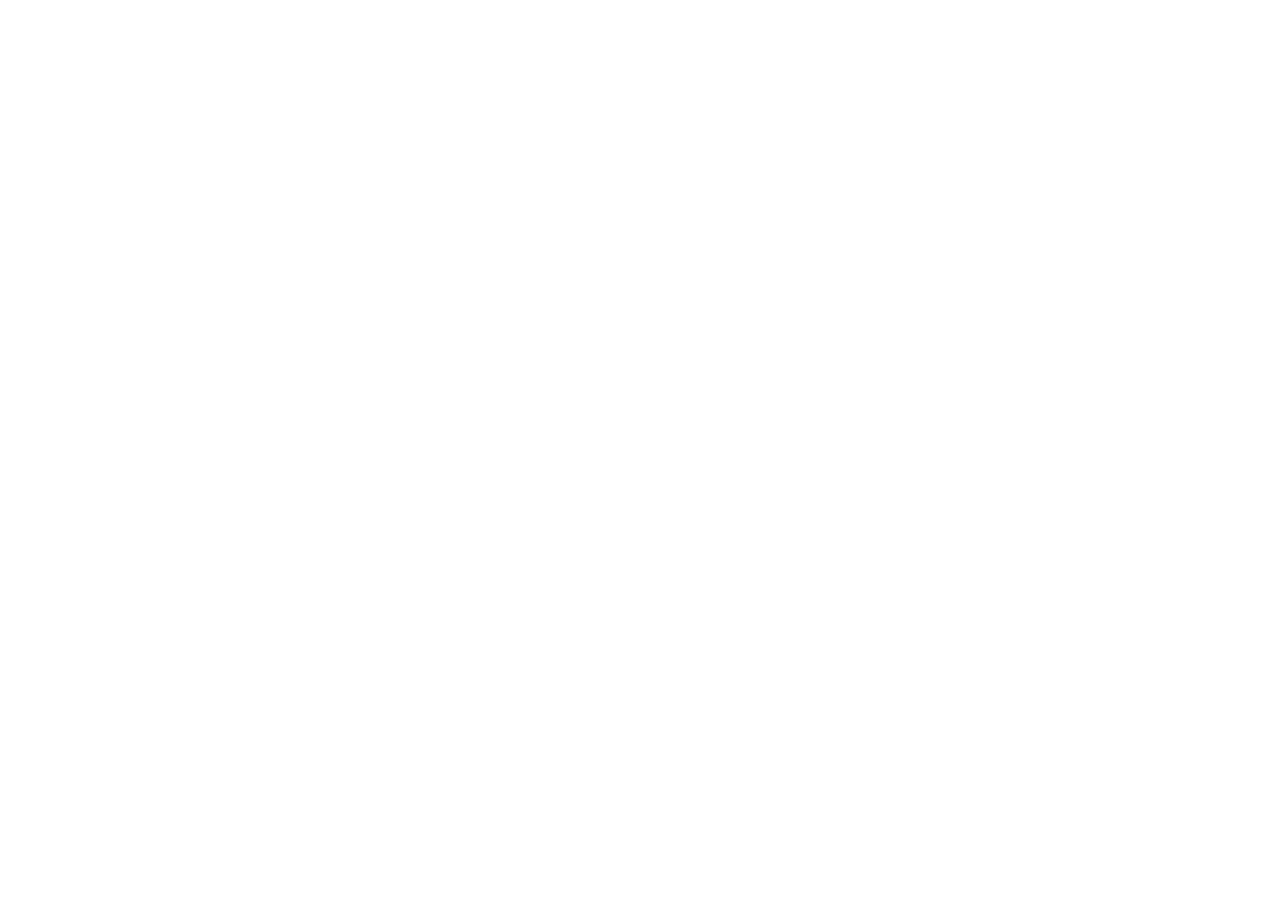
==== index.html @ 43c91016 "Add files via upload" ====
<!DOCTYPE html>
<html lang="en">
  <head>
    <meta charset="UTF-8" />
    <meta http-equiv="X-UA-Compatible" content="IE=edge" />
    <meta name="viewport" content="width=device-width, initial-scale=1.0" />
    <link rel="stylesheet" href="/css/style.css" />
    <link rel="stylesheet" href="/css/header.css" />
    <link rel="stylesheet" href="/css/footer.css" />
    <link rel="stylesheet" href="/bootstrap/dist/css/bootstrap.css" />
    <link rel="preconnect" href="https://fonts.googleapis.com" />
    <link rel="preconnect" href="https://fonts.gstatic.com" crossorigin />
    <link
      href="https://fonts.googleapis.com/css2?family=Raleway:wght@200&display=swap"
      rel="stylesheet"
    />
    <link rel="preconnect" href="https://fonts.googleapis.com" />
    <link rel="preconnect" href="https://fonts.gstatic.com" crossorigin />
    <link
      href="https://fonts.googleapis.com/css2?family=Raleway:wght@300&display=swap"
      rel="stylesheet"
    />
    <script src="/bootstrap/dist/js/bootstrap.bundle.js"></script>
    <title>SITE</title>
  </head>
  <body>
    <main>
      <header class="header">

        <!-- <nav class="navbar navbar-expand-lg bg-dark">
          <div class="container-fluid ">
            <a class="navbar-brand" href="#">
              <img src="/images/group.svg" alt=""
            /></a>
            <button
              class="navbar-toggler"
              type="button"
              data-bs-toggle="collapse"
              data-bs-target="#navbarNav"
              aria-controls="navbarNav"
              aria-expanded="false"
              aria-label="Переключатель навигации"
            >
              <span class="navbar-toggler-icon"></span>
            </button>
            <div class="collapse navbar-collapse" id="navbarNav">
              <ul class="navbar-nav">
                <li class="nav-item">
                  <a class="nav-link active" aria-current="page" href="#"
                    >NEW</a
                  >
                </li>
                <li class="nav-item">
                  <a class="nav-link active" href="#">КАТАЛОГ</a>
                </li>
                <li class="nav-item">
                  <a class="nav-link active" href="#">О НАС</a>
                </li>
                <li class="nav-item">
                  <a class="nav-link active" href="#">
                    <img src="/images/YANKI.svg" alt=""
                  /></a>
                </li>
                <li class="nav-item">
                  <a class="nav-link active" href="#"
                    >RU <img src="/images/Frame.svg" alt=""
                  /></a>
                </li>
                <li class="nav-item">
                  <a class="nav-link active" href="#"
                    >UAH <img src="/images/Frame.svg" alt=""
                  /></a>
                </li>
                <li class="nav-item">
                  <a class="nav-link active" href="#">
                    <img src="/images/search.svg" alt=""
                  /></a>
                </li>
                <li class="nav-item">
                  <a class="nav-link active" href="#"
                    ><img src="/images/profile.svg" alt=""
                  /></a>
                </li>
                <li class="nav-item">
                  <a class="nav-link active" href="#"
                    ><img src="/images/favorite.svg" alt=""
                  /></a>
                </li>
                <li class="nav-item">
                  <a class="nav-link active" href="#"
                    ><img src="/images/cart.svg" alt=""
                  /></a>
                </li>
              </ul>
            </div>
          </div>
        </nav> -->

        <!-- <div class="header__container">
          <div class="group">
            <a href=""> <img src="/images/group.svg" alt="" /> </a>
          </div>

          <div class="header__left">
            <a href="">NEW</a>
            <a href="">КАТАЛОГ</a>
            <a href="">О НАС</a>
          </div>

          <div class="header__logo">
            <img src="/images/YANKI.svg" alt="" />
          </div>

          <div class="header__right">
            <div class="header__navmenu">
              <a href=""
                >RU
                <img src="/images/Frame.svg" alt="" />
              </a>

              <a href=""
                >UAH
                <img src="/images/Frame.svg" alt="" />
              </a>

              <div class="header__images">
                <div class="img1">
                  <a href=""> <img src="/images/search.svg" alt="" /> </a>
                </div>

                <div class="img2">
                  <a href=""> <img src="/images/profile.svg" alt="" /> </a>
                </div>

                <div class="img3">
                  <a href=""> <img src="/images/favorite.svg" alt="" /> </a>
                </div>

                <div class="img4">
                  <a href=""> <img src="/images/cart.svg" alt="" /> </a>
                </div>
              </div>
            </div>
          </div>
        </div> -->
      </header>
    </main>
  </body>
</html>
---- css/style.css ----
a {
  text-decoration: none;
  color: white;
}

body {
  display: flex;
  justify-content: center;

}
---- css/header.css ----
.header {
  background-color: black;
  font-family: "Raleway", sans-serif;
  width: 1920px;
}

.header__left {
  display: flex;
  gap: 40px;
}

.header__container {
  display: flex;
  column-gap: 5px;
  align-items: center;
  justify-content: space-evenly;
  margin-top: 15px;
}

.header__right {
  display: flex;
  gap: 40px;
}

.header__navmenu {
  display: flex;
  gap: 40px;
}

.img1 {
  width: 25px;
  height: 25px;
}

.img2 {
  width: 25px;
  height: 25px;
}

.img3 {
  width: 25px;
  height: 25px;
}

.img4 {
  width: 25px;
  height: 25px;
}

.header__images {
  display: flex;
  gap: 30px;
  margin-left: 100px;
}

ul {
  gap: 50px;
}
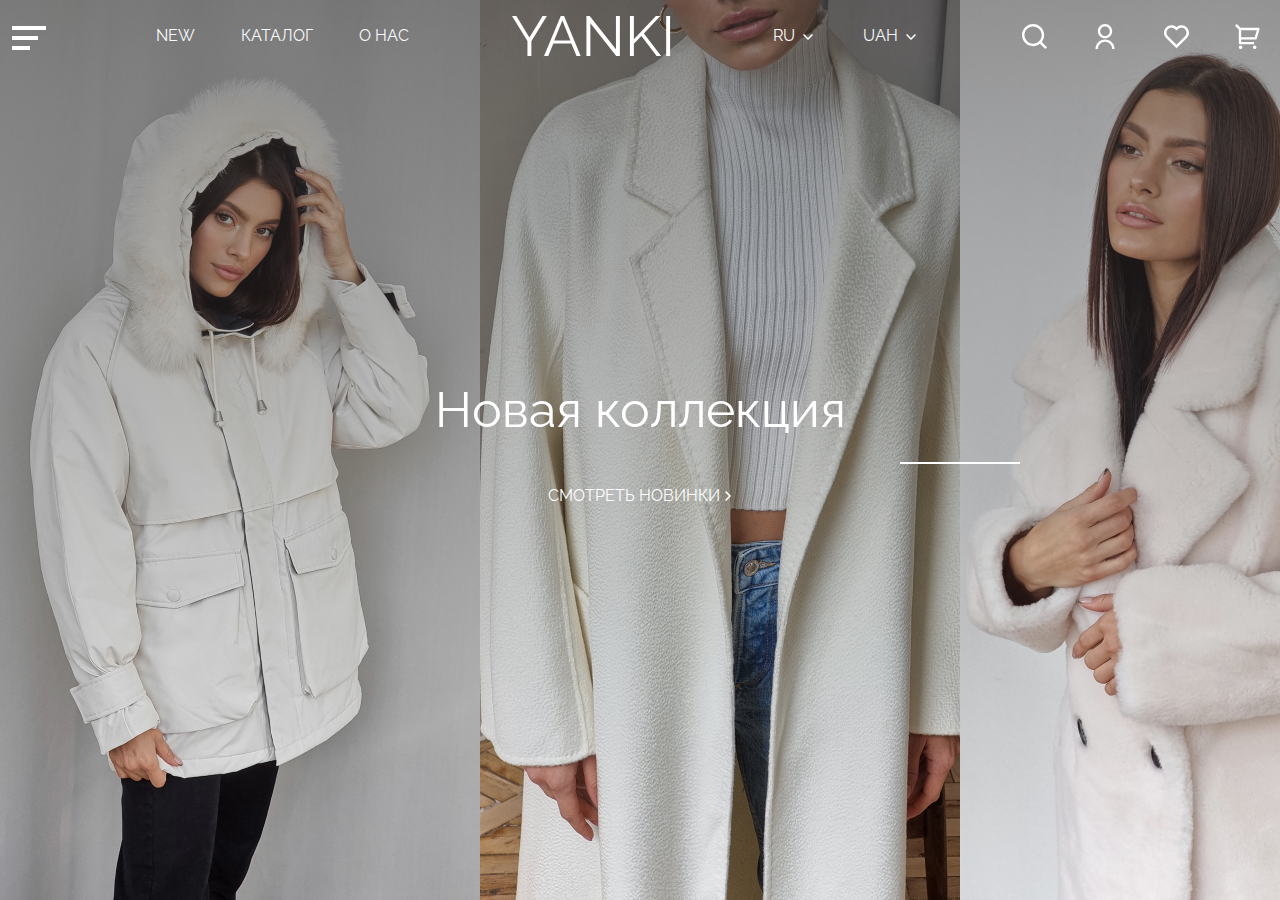
==== commit 57795af7: "Add files via upload" ====
--- a/index.html
+++ b/index.html
@@ -26,9 +26,8 @@
   <body>
     <main>
       <header class="header">
-
-        <!-- <nav class="navbar navbar-expand-lg bg-dark">
-          <div class="container-fluid ">
+        <nav class="navbar navbar-expand-lg">
+          <div class="container-fluid">
             <a class="navbar-brand" href="#">
               <img src="/images/group.svg" alt=""
             /></a>
@@ -44,33 +43,45 @@
               <span class="navbar-toggler-icon"></span>
             </button>
             <div class="collapse navbar-collapse" id="navbarNav">
-              <ul class="navbar-nav">
+              <ul class="navbar-nav ms-auto">
                 <li class="nav-item">
-                  <a class="nav-link active" aria-current="page" href="#"
+                  <a
+                    class="nav-link active text-light"
+                    aria-current="page"
+                    href="#"
                     >NEW</a
                   >
                 </li>
                 <li class="nav-item">
-                  <a class="nav-link active" href="#">КАТАЛОГ</a>
+                  <a class="nav-link active text-light" href="#">КАТАЛОГ</a>
                 </li>
                 <li class="nav-item">
-                  <a class="nav-link active" href="#">О НАС</a>
+                  <a class="nav-link active text-light" href="#">О НАС</a>
                 </li>
+              </ul>
+
+              <ul class="navbar-nav ms-auto">
                 <li class="nav-item">
                   <a class="nav-link active" href="#">
                     <img src="/images/YANKI.svg" alt=""
                   /></a>
                 </li>
-                <li class="nav-item">
-                  <a class="nav-link active" href="#"
+              </ul>
+
+              <ul class="navbar-nav ms-auto">
+                <li class="nav-item text-light">
+                  <a class="nav-link active text-light" href="#"
                     >RU <img src="/images/Frame.svg" alt=""
                   /></a>
                 </li>
-                <li class="nav-item">
-                  <a class="nav-link active" href="#"
+                <li class="nav-item text-light">
+                  <a class="nav-link active text-light" href="#"
                     >UAH <img src="/images/Frame.svg" alt=""
                   /></a>
                 </li>
+              </ul>
+
+              <ul class="navbar-nav ms-auto">
                 <li class="nav-item">
                   <a class="nav-link active" href="#">
                     <img src="/images/search.svg" alt=""
@@ -94,55 +105,13 @@
               </ul>
             </div>
           </div>
-        </nav> -->
+        </nav>
 
-        <!-- <div class="header__container">
-          <div class="group">
-            <a href=""> <img src="/images/group.svg" alt="" /> </a>
-          </div>
-
-          <div class="header__left">
-            <a href="">NEW</a>
-            <a href="">КАТАЛОГ</a>
-            <a href="">О НАС</a>
-          </div>
-
-          <div class="header__logo">
-            <img src="/images/YANKI.svg" alt="" />
-          </div>
-
-          <div class="header__right">
-            <div class="header__navmenu">
-              <a href=""
-                >RU
-                <img src="/images/Frame.svg" alt="" />
-              </a>
-
-              <a href=""
-                >UAH
-                <img src="/images/Frame.svg" alt="" />
-              </a>
-
-              <div class="header__images">
-                <div class="img1">
-                  <a href=""> <img src="/images/search.svg" alt="" /> </a>
-                </div>
-
-                <div class="img2">
-                  <a href=""> <img src="/images/profile.svg" alt="" /> </a>
-                </div>
-
-                <div class="img3">
-                  <a href=""> <img src="/images/favorite.svg" alt="" /> </a>
-                </div>
-
-                <div class="img4">
-                  <a href=""> <img src="/images/cart.svg" alt="" /> </a>
-                </div>
-              </div>
-            </div>
-          </div>
-        </div> -->
+        <div class="text">Новая коллекция</div>
+        <div class="line"></div>
+        <div class="text2">
+          СМОТРЕТЬ НОВИНКИ <img src="/images/Vector.svg" alt="" />
+        </div>
       </header>
     </main>
   </body>
--- a/css/style.css
+++ b/css/style.css
@@ -3,8 +3,14 @@
   color: white;
 }
 
+/* main {
+  background: url(/images/background.png) no-repeat;
+  height: 1000px;
+  max-width: 1680px;
+  margin: auto;
+}
+
 body {
-  display: flex;
-  justify-content: center;
-
-}
+  max-width: 1680px;
+  margin: auto;
+} */
--- a/css/header.css
+++ b/css/header.css
@@ -1,7 +1,10 @@
 .header {
-  background-color: black;
   font-family: "Raleway", sans-serif;
-  width: 1920px;
+  max-width: 1920px;
+  height: 900px;
+  background-image: url(/images/background.png);
+  max-width: auto;
+  margin: auto;
 }
 
 .header__left {
@@ -9,13 +12,13 @@
   gap: 40px;
 }
 
-.header__container {
+/* .header__container {
   display: flex;
   column-gap: 5px;
   align-items: center;
   justify-content: space-evenly;
   margin-top: 15px;
-}
+} */
 
 .header__right {
   display: flex;
@@ -54,5 +57,35 @@
 }
 
 ul {
-  gap: 50px;
+  gap: 30px;
 }
+
+.text {
+  display: flex;
+  justify-content: center;
+  margin-top: 300px;
+  font-size: 50px;
+  color: white;
+  font-family: "Raleway", sans-serif;
+}
+
+.line {
+  width: 120px;
+  height: 0px;
+  border: 0.5px solid;
+  color: white;
+  margin-top: 15px;
+  margin-left: 900px;
+}
+
+.text2 {
+  display: flex;
+  justify-content: center;
+  margin-top: 20px;
+  font-size: 16px;
+  color: white;
+}
+
+.text2 img {
+  margin-left: 5px;
+}
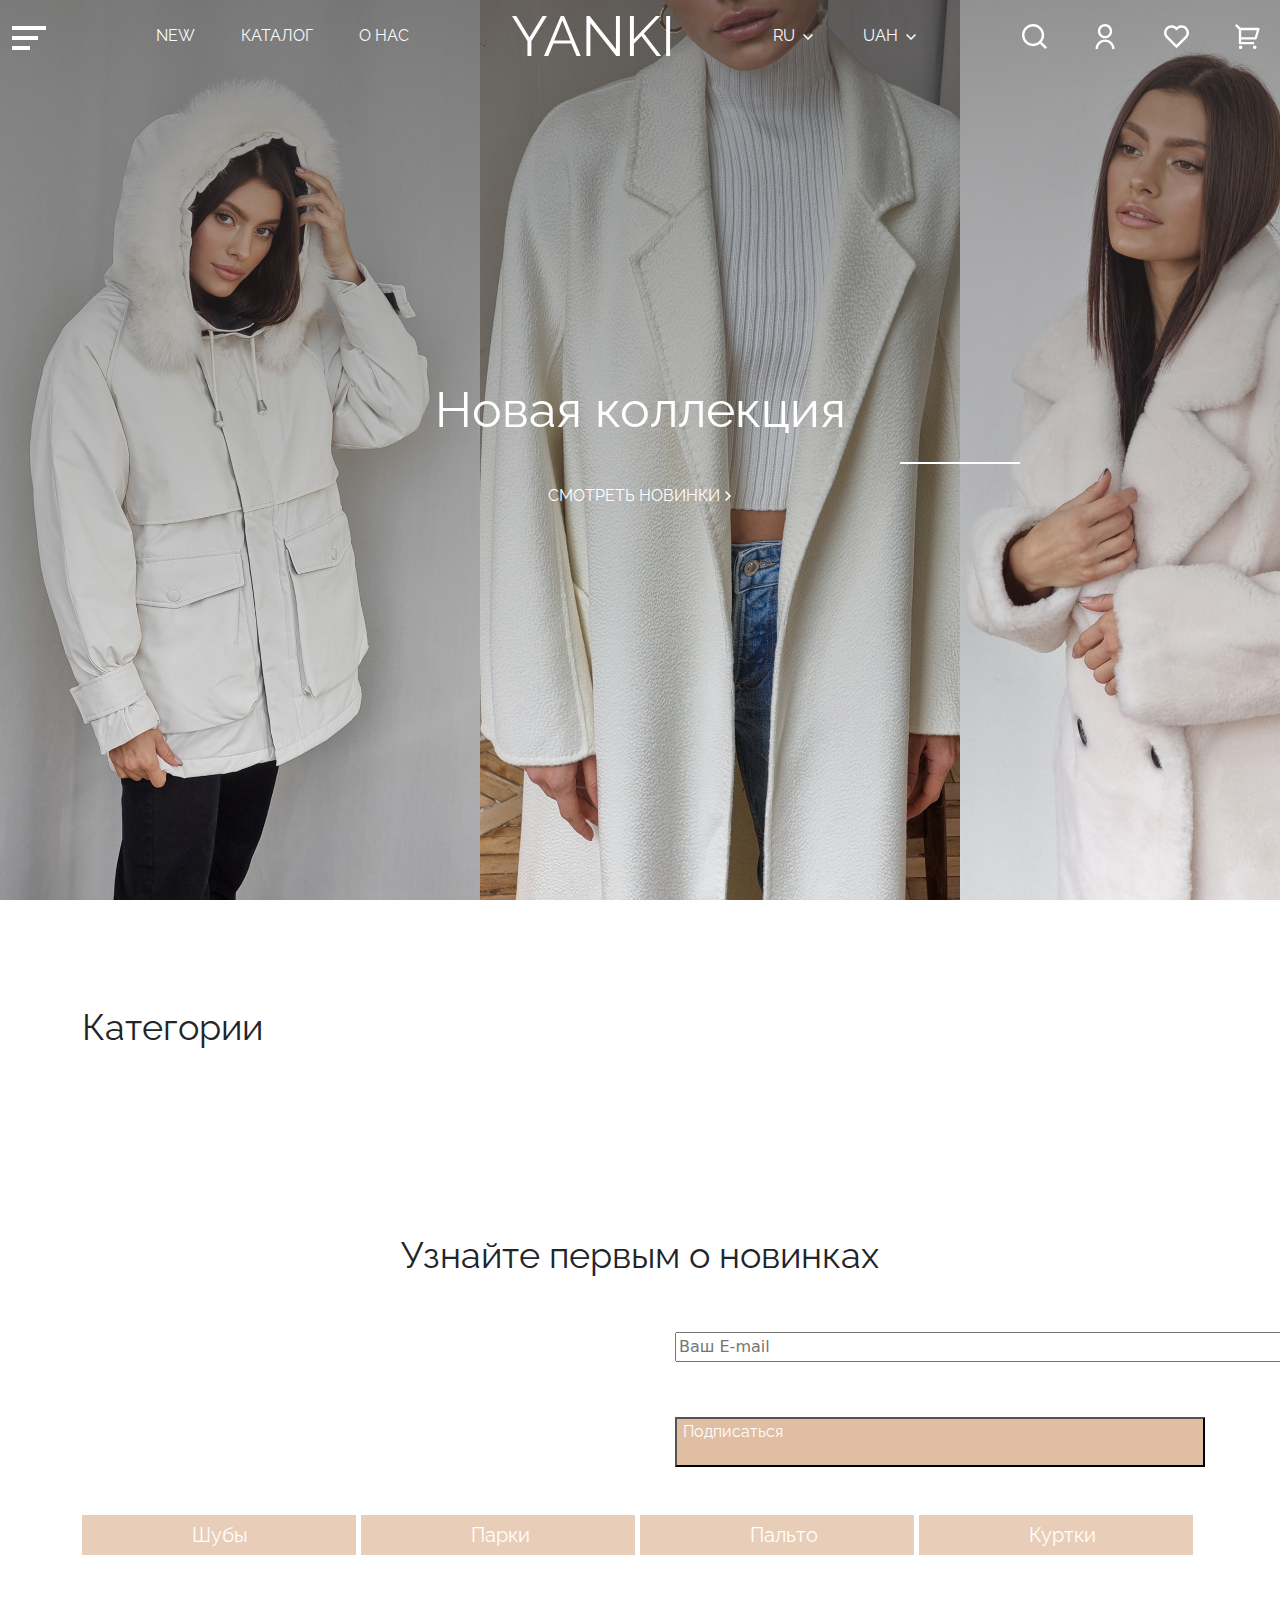
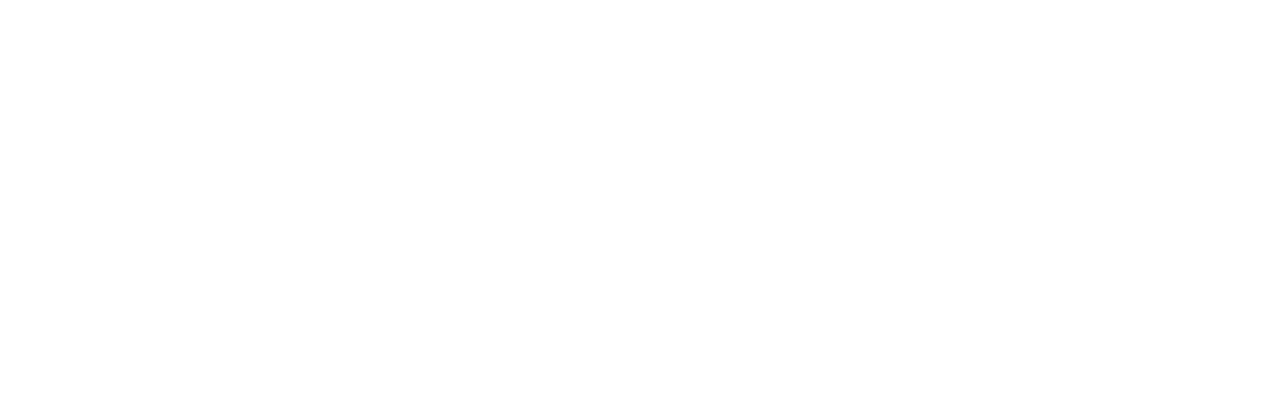
==== commit 072ef882: "Add files via upload" ====
--- a/index.html
+++ b/index.html
@@ -113,6 +113,41 @@
           СМОТРЕТЬ НОВИНКИ <img src="/images/Vector.svg" alt="" />
         </div>
       </header>
+
+      <div class="container">
+        <div class="categories">Категории</div>
+          <div class="container__grid">
+            <div><img src="/images/photo 1.svg" alt="">
+              <div class="block1">
+                <div class="grid__text1">Шубы</div>
+              </div>
+            </div>
+            <div><img src="/images/photo 2.svg" alt="">
+              <div class="block1">
+                <div class="grid__text2">Парки</div>
+              </div>
+            </div>
+            <div><img src="/images/photo 3.svg" alt="">
+              <div class="block1">
+               <div class="grid__text3">Пальто</div>
+              </div>
+           </div>
+            <div><img src="/images/photo 4.svg" alt="">
+              <div class="block1">
+                <div class="grid__text4">Куртки</div>
+              </div>
+            </div>
+          </div>
+      </div>
+
+      <footer class="footer">
+       <div class="footer__text">Узнайте первым о новинках</div>
+      <div class="email"><input type="email" size="70px" placeholder="Ваш E-mail"></div>
+      <button class="footer__btn">Подписаться</button>
+      </footer>
+
+
+
     </main>
   </body>
 </html>
--- a/css/style.css
+++ b/css/style.css
@@ -3,14 +3,8 @@
   color: white;
 }
 
-/* main {
-  background: url(/images/background.png) no-repeat;
-  height: 1000px;
-  max-width: 1680px;
-  margin: auto;
+main {
+  height: 2000px;
 }
 
-body {
-  max-width: 1680px;
-  margin: auto;
-} */
+
--- a/css/header.css
+++ b/css/header.css
@@ -7,18 +7,18 @@
   margin: auto;
 }
 
-.header__left {
+/* .header__left {
   display: flex;
   gap: 40px;
 }
 
-/* .header__container {
+.header__container {
   display: flex;
   column-gap: 5px;
   align-items: center;
   justify-content: space-evenly;
   margin-top: 15px;
-} */
+}
 
 .header__right {
   display: flex;
@@ -54,7 +54,7 @@
   display: flex;
   gap: 30px;
   margin-left: 100px;
-}
+} */
 
 ul {
   gap: 30px;
@@ -89,3 +89,63 @@
 .text2 img {
   margin-left: 5px;
 }
+
+.navmenu {
+  display: flex;
+  justify-content: center;
+}
+
+.categories {
+  margin-top: 100px;
+  font-size: 36px;
+  font-family: "Raleway", sans-serif;
+}
+
+.container__grid {
+  display: grid;
+  grid-template: repeat(1, 1fr) / repeat(4, 1fr);
+  margin-top: 50px;
+}
+
+.block1 {
+  position: absolute;
+  top: 1515px;
+  width: 274px;
+  height: 40px;
+  background-color: #E0BEA2BF;
+  
+}
+
+.grid__text1 {
+  color: white;
+  font-size: 20px;
+  font-family: "Raleway", sans-serif;
+  margin-left: 110px;
+  margin-top: 5px;
+}
+
+
+.grid__text2 {
+  color: white;
+  font-size: 20px;
+  font-family: "Raleway", sans-serif;
+  margin-left: 110px;
+  margin-top: 5px;
+}
+
+.grid__text3 {
+  color: white;
+  font-size: 20px;
+  font-family: "Raleway", sans-serif;
+  margin-left: 110px;
+  margin-top: 5px;
+}
+
+.grid__text4 {
+  color: white;
+  font-size: 20px;
+  font-family: "Raleway", sans-serif;
+  margin-left: 110px;
+  margin-top: 5px;
+}
+
--- a/css/footer.css
+++ b/css/footer.css
@@ -0,0 +1,30 @@
+footer {
+    margin: auto;
+    max-width: 1920px;
+}
+
+.footer__text {
+    display: flex;
+    justify-content: center;
+    margin-top: 100px;
+    font-size: 36px;
+    font-family: "Raleway", sans-serif;
+}
+
+.email {
+    height: 50px;
+    margin-top: 50px;
+    margin-left: 675px;
+}
+
+.footer__btn {
+    display: flex; 
+    width: 530px;
+    height: 50px;
+    background-color: #E0BEA2;
+    margin-top: 35px;
+    margin-left: 675px;
+    font-size: 16px;
+    color: white;
+    font-family: "Raleway", sans-serif;
+}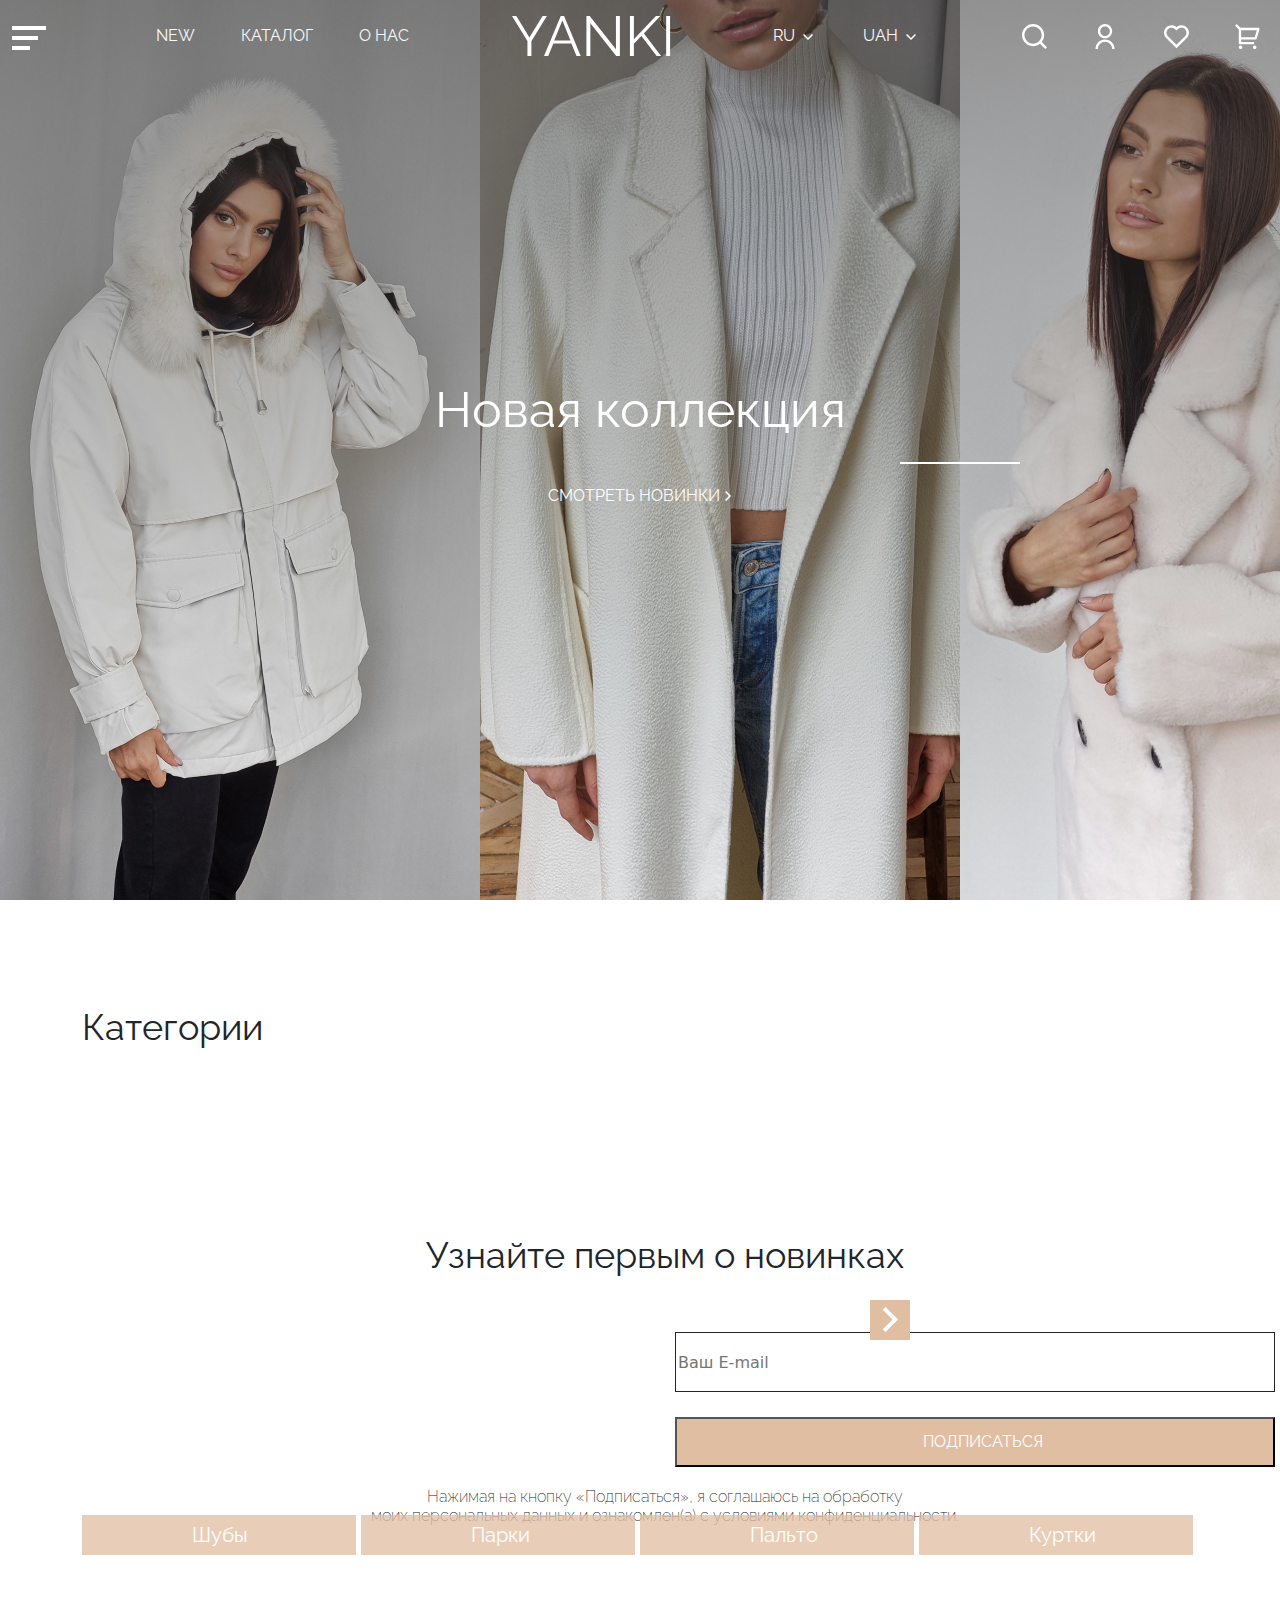
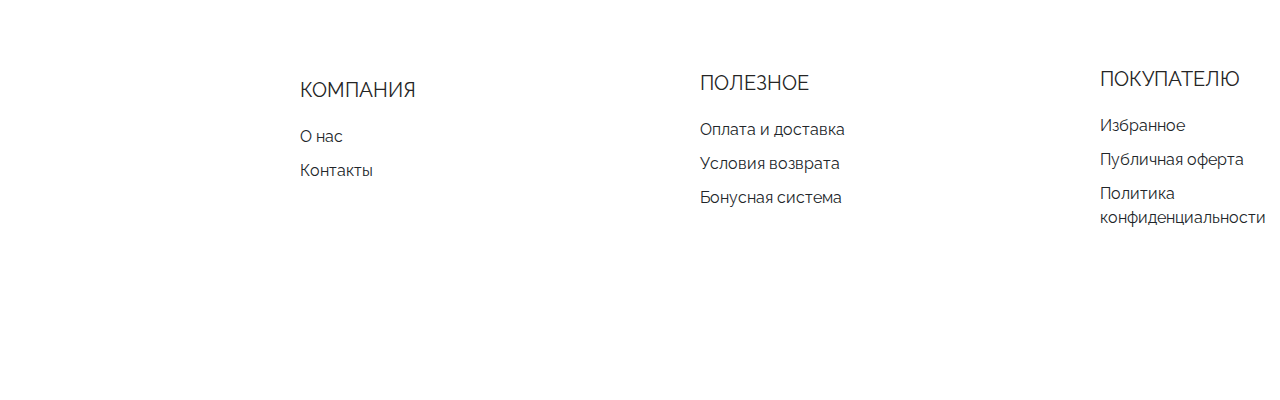
==== commit 5553aa21: "Add files via upload" ====
--- a/index.html
+++ b/index.html
@@ -133,6 +133,7 @@
               </div>
            </div>
             <div><img src="/images/photo 4.svg" alt="">
+              <div class="switch__btn"><img src="/images/Vector.svg" alt=""></div>
               <div class="block1">
                 <div class="grid__text4">Куртки</div>
               </div>
@@ -142,8 +143,61 @@
 
       <footer class="footer">
        <div class="footer__text">Узнайте первым о новинках</div>
-      <div class="email"><input type="email" size="70px" placeholder="Ваш E-mail"></div>
-      <button class="footer__btn">Подписаться</button>
+      <div class="email">
+        <div class="email__style">
+          <input name="login" type="email" size="75.5px" placeholder="Ваш E-mail">
+        </div>
+      </div>
+
+      <button class="footer__btn">
+        <p>ПОДПИСАТЬСЯ</p>
+      </button>
+
+      <div class="text__under__btn">Нажимая на кнопку «Подписаться», я соглашаюсь на обработку <br>
+         моих персональных данных и ознакомлен(а) с условиями конфиденциальности. </br>
+      </div>
+
+      <div class="footer__menu">
+
+        <div class="footer__main__text1">КОМПАНИЯ</div>
+
+        <div class="footer__under__main1">
+          <li>О нас</li>
+          <li>Контакты</li>
+        </div>
+
+        <div class="footer__main__text2">ПОЛЕЗНОЕ</div>
+
+        <div class="footer__under__main2">
+          <li>Оплата и доставка</li>
+          <li>Условия возврата</li>
+          <li>Бонусная система</li>
+        </div>
+
+        <div class="footer__main__text3">ПОКУПАТЕЛЮ</div>
+
+        <div class="footer__under__main3">
+          <li>Избранное</li>
+          <li>Публичная оферта</li>
+          <li>Политика конфиденциальности</li>
+        </div>
+
+        <div class="footer__main__text4">КОНТАКТЫ</div>
+
+        <div class="footer__under__main4">
+          <img src="/images/insta.svg" alt="">
+          <div class="footer__tg"><img src="/images/tg.svg" alt=""></div>
+          <li>+38(073) 096 36 44</li>
+          <li>info@yanki.com</li>
+        </div>
+
+      </div>
+
+
+
+
+
+
       </footer>
 
 
--- a/css/header.css
+++ b/css/header.css
@@ -7,54 +7,7 @@
   margin: auto;
 }
 
-/* .header__left {
-  display: flex;
-  gap: 40px;
-}
 
-.header__container {
-  display: flex;
-  column-gap: 5px;
-  align-items: center;
-  justify-content: space-evenly;
-  margin-top: 15px;
-}
-
-.header__right {
-  display: flex;
-  gap: 40px;
-}
-
-.header__navmenu {
-  display: flex;
-  gap: 40px;
-}
-
-.img1 {
-  width: 25px;
-  height: 25px;
-}
-
-.img2 {
-  width: 25px;
-  height: 25px;
-}
-
-.img3 {
-  width: 25px;
-  height: 25px;
-}
-
-.img4 {
-  width: 25px;
-  height: 25px;
-}
-
-.header__images {
-  display: flex;
-  gap: 30px;
-  margin-left: 100px;
-} */
 
 ul {
   gap: 30px;
@@ -107,6 +60,24 @@
   margin-top: 50px;
 }
 
+.switch__btn {
+  width: 40px;
+  height: 40px;
+  background-color: #E0BEA2;
+  position: absolute;
+  top: 1300px;
+  right: 370px;
+} 
+
+
+.switch__btn img {
+  width: 25px;
+  height: 25px;
+  margin-top: 7px;
+  margin-left: 9px;
+}
+
+
 .block1 {
   position: absolute;
   top: 1515px;
@@ -148,4 +119,3 @@
   margin-left: 110px;
   margin-top: 5px;
 }
-
--- a/css/footer.css
+++ b/css/footer.css
@@ -7,6 +7,7 @@
     display: flex;
     justify-content: center;
     margin-top: 100px;
+    margin-left: 50px;
     font-size: 36px;
     font-family: "Raleway", sans-serif;
 }
@@ -15,11 +16,12 @@
     height: 50px;
     margin-top: 50px;
     margin-left: 675px;
+
 }
 
 .footer__btn {
     display: flex; 
-    width: 530px;
+    width: 600px;
     height: 50px;
     background-color: #E0BEA2;
     margin-top: 35px;
@@ -27,4 +29,120 @@
     font-size: 16px;
     color: white;
     font-family: "Raleway", sans-serif;
+}
+
+.footer__btn :active {
+    background-color: black;
+}
+
+
+.footer__btn p {
+    margin-left: 240px;
+    margin-top: 10px;
+}
+
+
+.email__style input {
+box-sizing: border-box;
+width: 600px;
+height: 60px;
+border: 0.5px solid #252525;
+}
+
+.text__under__btn {
+font-family: 'Raleway';
+font-style: normal;
+font-weight: 200;
+font-size: 16px;
+line-height: 19px;
+text-align: center;
+margin-top: 20px;
+margin-left: 50px;
+color: #252525;
+}
+
+
+.footer__main__text1 {
+    margin-top: 150px;
+    margin-left: 300px;
+    color: #252525;
+    font-size: 20px;
+    font-family: 'Raleway';
+
+}
+
+.footer__under__main1 {
+    display: flex;
+    flex-direction: column;
+    margin-top: 20px;
+    margin-left: 300px;
+    list-style-type: none;
+    gap: 10px;
+    font-family: 'Raleway';
+}
+
+.footer__main__text2 {
+    margin-left: 700px;
+    margin-top: -115.5px;
+    color: #252525;
+    font-size: 20px;
+    font-family: 'Raleway';
+}
+
+
+.footer__under__main2 {
+    display: flex;
+    flex-direction: column;
+    margin-top: 20px;
+    margin-left: 700px;
+    list-style-type: none;
+    gap: 10px;
+    font-family: 'Raleway';
+}
+
+.footer__main__text3 {
+    margin-left: 1100px;
+    margin-top: -145.5px;
+    color: #252525;
+    font-size: 20px;
+    font-family: 'Raleway';
+}
+
+.footer__under__main3 {
+    display: flex;
+    flex-direction: column;
+    margin-top: 20px;
+    margin-left: 1100px;
+    list-style-type: none;
+    gap: 10px;
+    font-family: 'Raleway';
+}
+
+.footer__main__text4 {
+    margin-left: 1500px;
+    margin-top: -145.5px;
+    color: #252525;
+    font-size: 20px;
+    font-family: 'Raleway';
+}
+
+.footer__under__main4 img {
+    margin-left: 1500px;
+    margin-top: 20px;
+
+}
+
+.footer__tg {
+    margin-left: 30px;
+    margin-top: -36.5px;
+}
+
+.footer__under__main4 li {
+    margin-left: 1500px;
+    display: flex;
+    flex-direction: column;
+    list-style-type: none;
+    gap: 50px;
+    font-family: 'Raleway';
+    margin-top: 10px;
 }